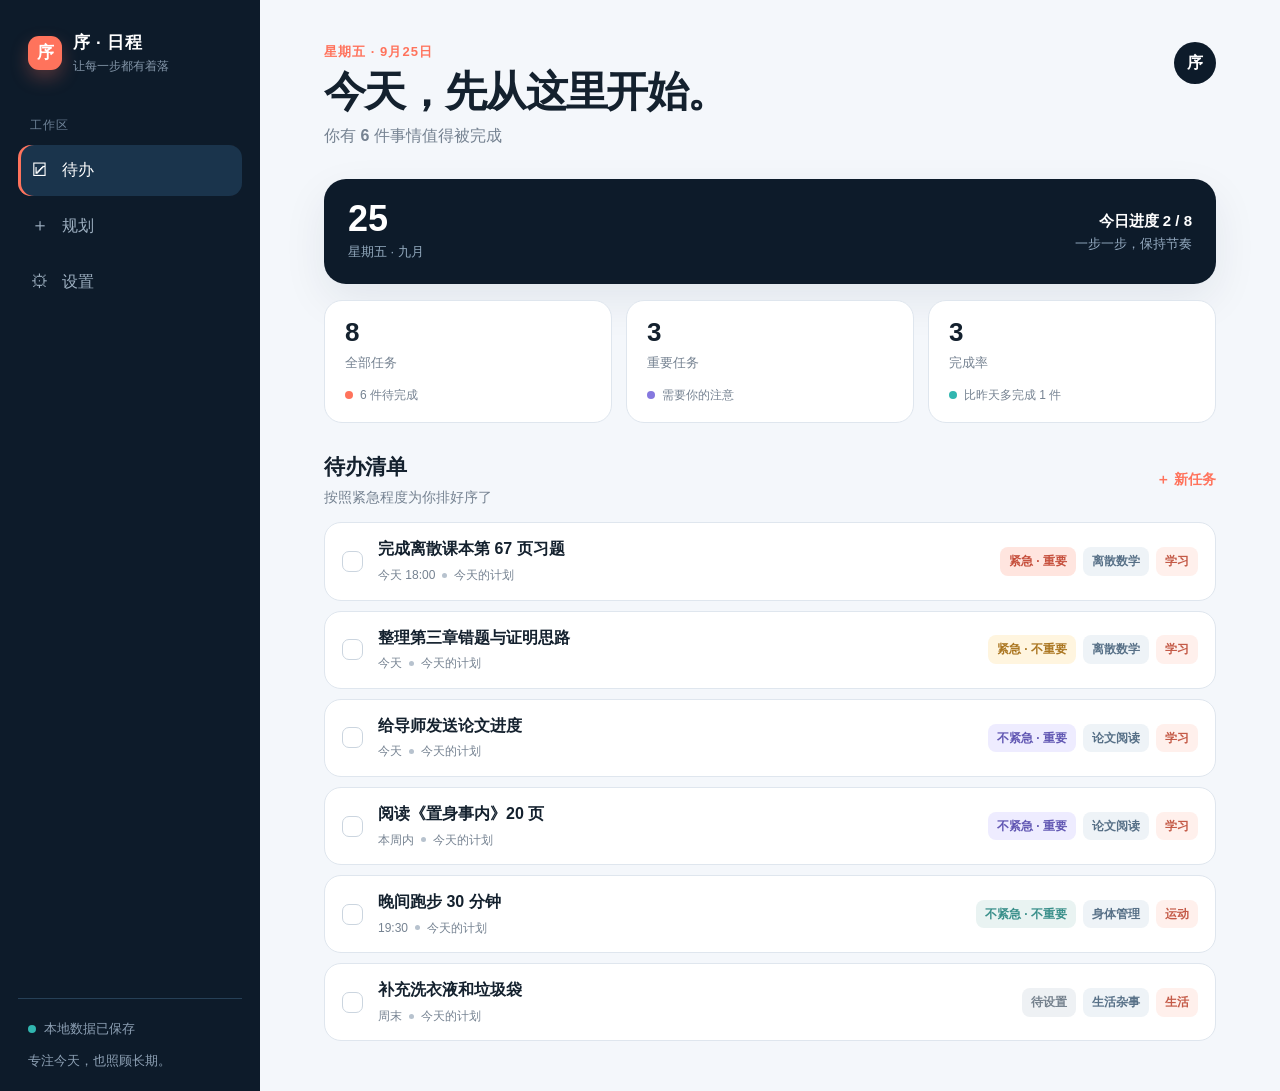
==== index.html @ fd766a38 "chore: add index.html" ====
<!doctype html>
<html lang="zh-CN">
<head>
  <meta charset="UTF-8" />
  <meta name="viewport" content="width=device-width, initial-scale=1.0, viewport-fit=cover" />
  <meta name="theme-color" content="#0d1b2a" />
  <meta name="description" content="把每一天安排得更清楚。一个轻盈、专注的日程管理空间。" />
  <title>序 · 日程管理</title>
  <link rel="icon" type="image/svg+xml" href="favicon.svg" />
  <style>
    :root { --bg:#f4f7fb; --surface:#fff; --surface-2:#edf2f7; --ink:#14212e; --muted:#758291; --line:#dfe6ee; --navy:#0d1b2a; --navy-2:#173047; --accent:#ff735c; --accent-soft:#fff0ec; --cyan:#31b6b0; --cyan-soft:#e3f7f5; --amber:#e0a441; --amber-soft:#fff5df; --violet:#8578df; --violet-soft:#eeecff; --shadow:0 16px 44px rgba(17, 38, 58, .08); --radius:20px; }
    * { box-sizing:border-box; }
    body { margin:0; background:var(--bg); color:var(--ink); font:16px/1.55 Inter, ui-sans-serif, -apple-system, BlinkMacSystemFont, "Segoe UI", "PingFang SC", "Microsoft YaHei", sans-serif; }
    button, input, select, textarea { font:inherit; }
    button { border:0; cursor:pointer; }
    .app-shell { min-height:100vh; display:grid; grid-template-columns:260px minmax(0, 1fr); }
    .sidebar { background:var(--navy); color:#dce8f4; padding:30px 18px 20px; display:flex; flex-direction:column; }
    .brand { display:flex; align-items:center; gap:11px; padding:0 10px 32px; }
    .brand-mark { width:34px; height:34px; border-radius:11px; background:var(--accent); display:grid; place-items:center; color:#fff; font-weight:800; font-size:17px; box-shadow:0 8px 18px rgba(255,115,92,.28); }
    .brand-copy strong { display:block; font-size:17px; letter-spacing:.04em; color:#fff; }
    .brand-copy span { display:block; margin-top:1px; color:#8496a9; font-size:12px; }
    .nav-label { color:#6e8297; font-size:12px; padding:8px 12px 10px; letter-spacing:.08em; }
    .nav-item { width:100%; display:flex; align-items:center; gap:12px; color:#9eb0c1; background:transparent; padding:12px; border-radius:13px; margin-bottom:4px; text-align:left; transition:.2s; }
    .nav-item:hover, .nav-item.active { background:#1a344c; color:#fff; }
    .nav-item.active { box-shadow:inset 3px 0 var(--accent); }
    .nav-icon { width:20px; text-align:center; font-size:18px; }
    .sidebar-bottom { margin-top:auto; border-top:1px solid #264057; padding:20px 10px 0; color:#8da0b4; font-size:13px; }
    .mini-status { display:flex; gap:8px; align-items:center; margin-bottom:12px; }
    .status-dot { width:8px; height:8px; border-radius:50%; background:var(--cyan); }
    .main { min-width:0; padding:42px clamp(22px,5vw,70px) 50px; max-width:1280px; width:100%; margin:auto; }
    .topbar { display:flex; justify-content:space-between; align-items:flex-start; gap:20px; margin-bottom:30px; }
    .eyebrow { color:var(--accent); font-weight:700; font-size:13px; letter-spacing:.08em; margin:0 0 6px; }
    h1 { margin:0; font-size:clamp(28px,3.6vw,42px); line-height:1.15; letter-spacing:-.04em; }
    .subline { margin:8px 0 0; color:var(--muted); }
    .avatar { width:42px; height:42px; border-radius:50%; background:var(--navy); color:#fff; display:grid; place-items:center; font-weight:700; }
    .date-card { background:var(--navy); color:#e9f2fb; border-radius:22px; padding:22px 24px; display:flex; justify-content:space-between; align-items:center; gap:20px; box-shadow:var(--shadow); }
    .date-card .date-num { font-size:36px; line-height:1; font-weight:800; color:#fff; }
    .date-card .date-copy { color:#94aac0; font-size:13px; text-align:right; }
    .date-card .date-copy strong { display:block; color:#fff; font-size:15px; margin-bottom:2px; }
    .summary-grid { display:grid; grid-template-columns:repeat(3,1fr); gap:14px; margin:16px 0 28px; }
    .summary-card { background:var(--surface); border:1px solid var(--line); border-radius:18px; padding:18px 20px; }
    .summary-card .summary-value { font-size:26px; font-weight:800; line-height:1; }
    .summary-card .summary-label { margin-top:8px; color:var(--muted); font-size:13px; }
    .summary-card .summary-accent { display:flex; align-items:center; gap:7px; color:var(--muted); font-size:12px; margin-top:12px; }
    .section-head { display:flex; align-items:center; justify-content:space-between; gap:16px; margin:0 0 14px; }
    .section-head h2 { margin:0; font-size:21px; letter-spacing:-.02em; }
    .section-head p { margin:3px 0 0; color:var(--muted); font-size:14px; }
    .link-btn { color:var(--accent); background:transparent; font-size:14px; font-weight:700; padding:7px 0; }
    .task-list { display:grid; gap:10px; }
    .task-card { display:grid; grid-template-columns:23px minmax(0,1fr) auto; align-items:center; gap:13px; background:var(--surface); border:1px solid var(--line); border-radius:17px; padding:15px 17px; transition:transform .2s, box-shadow .2s, border-color .2s; }
    .task-card:hover { transform:translateY(-1px); box-shadow:0 8px 22px rgba(17,38,58,.06); border-color:#c6d2de; }
    .task-card.is-done { opacity:.58; }
    .task-card.is-done .task-title { text-decoration:line-through; }
    .check { width:21px; height:21px; border-radius:7px; border:1.5px solid #cbd5df; background:#fff; display:grid; place-items:center; color:#fff; font-size:14px; transition:.2s; }
    .check.checked { background:var(--cyan); border-color:var(--cyan); }
    .task-title { font-weight:650; color:var(--ink); line-height:1.35; }
    .task-meta { display:flex; align-items:center; gap:7px; flex-wrap:wrap; margin-top:6px; color:var(--muted); font-size:12px; }
    .meta-dot { width:5px; height:5px; border-radius:50%; background:#b7c2ce; }
    .task-tags { display:flex; align-items:center; justify-content:flex-end; gap:7px; flex-wrap:wrap; max-width:300px; }
    .pill { font-size:12px; padding:5px 9px; border-radius:8px; white-space:nowrap; font-weight:650; }
    .pill-parent { background:#eef3f7; color:#577087; }
    .pill-category { background:var(--accent-soft); color:#c45a47; }
    .priority-urgent-important { background:#ffe5df; color:#c64f3c; }
    .priority-urgent { background:var(--amber-soft); color:#ab7621; }
    .priority-important { background:var(--violet-soft); color:#6157b3; }
    .priority-low { background:#e9f3f2; color:#398f8a; }
    .priority-default { background:#eef1f4; color:#76828e; }
    .empty-state { border:1px dashed #c8d4df; border-radius:18px; text-align:center; padding:38px 20px; color:var(--muted); background:rgba(255,255,255,.55); }
    .planning-view, .settings-view { display:none; }
    .planning-grid { display:grid; grid-template-columns:1fr 1fr; gap:16px; }
    .panel { background:var(--surface); border:1px solid var(--line); border-radius:20px; padding:22px; }
    .panel-wide { grid-column:1/-1; }
    .panel h3 { margin:0 0 4px; font-size:18px; }
    .panel-sub { margin:0 0 18px; color:var(--muted); font-size:14px; }
    .list-row { display:flex; justify-content:space-between; align-items:center; gap:14px; padding:13px 0; border-bottom:1px solid #edf1f4; }
    .list-row:last-child { border-bottom:0; }
    .list-main { min-width:0; }
    .list-main strong { display:block; font-size:15px; }
    .list-main span { color:var(--muted); font-size:13px; }
    .row-actions { display:flex; gap:6px; }
    .icon-btn { width:32px; height:32px; border-radius:9px; background:#f1f4f7; color:#698094; }
    .icon-btn:hover { background:#e3eaf0; color:var(--navy); }
    .add-btn { display:flex; align-items:center; gap:7px; color:#fff; background:var(--navy); padding:10px 14px; border-radius:11px; font-weight:700; font-size:13px; }
    .settings-list { display:grid; gap:12px; }
    .setting-row { display:flex; justify-content:space-between; align-items:center; gap:14px; padding:17px 0; border-bottom:1px solid #edf1f4; }
    .setting-row:last-child { border-bottom:0; }
    .setting-copy strong { display:block; font-size:15px; }
    .setting-copy span { display:block; color:var(--muted); font-size:13px; margin-top:2px; }
    .switch { width:45px; height:26px; border-radius:20px; background:#ccd6df; padding:3px; transition:.2s; }
    .switch i { display:block; width:20px; height:20px; background:#fff; border-radius:50%; transition:.2s; }
    .switch.on { background:var(--cyan); }
    .switch.on i { transform:translateX(19px); }
    .color-palette { display:flex; gap:8px; }
    .color-choice { width:24px; height:24px; border-radius:50%; border:3px solid transparent; outline:1px solid transparent; }
    .color-choice.active { border-color:#fff; outline-color:var(--navy); }
    .toast { position:fixed; left:50%; bottom:28px; transform:translate(-50%, 120px); opacity:0; background:var(--navy); color:#fff; padding:11px 17px; border-radius:12px; box-shadow:var(--shadow); transition:.3s; z-index:10; font-size:14px; }
    .toast.show { transform:translate(-50%,0); opacity:1; }
    .modal-backdrop { position:fixed; inset:0; background:rgba(8,20,33,.48); display:none; align-items:center; justify-content:center; padding:18px; z-index:5; }
    .modal-backdrop.open { display:flex; }
    .modal { background:var(--surface); width:min(100%,500px); border-radius:22px; padding:25px; box-shadow:0 28px 70px rgba(5,20,35,.22); }
    .modal-head { display:flex; justify-content:space-between; align-items:center; margin-bottom:22px; }
    .modal-head h3 { margin:0; font-size:21px; }
    .form-grid { display:grid; gap:15px; }
    label { display:grid; gap:7px; font-size:13px; color:#536474; font-weight:650; }
    input, select { width:100%; border:1px solid var(--line); background:#fbfcfd; color:var(--ink); border-radius:11px; padding:11px 12px; outline:none; }
    input:focus, select:focus { border-color:var(--accent); box-shadow:0 0 0 3px rgba(255,115,92,.14); }
    .modal-actions { display:flex; justify-content:flex-end; gap:9px; margin-top:23px; }
    .secondary-btn, .primary-btn { padding:11px 16px; border-radius:10px; font-weight:700; }
    .secondary-btn { background:#eef2f5; color:#5a6b79; }
    .primary-btn { background:var(--accent); color:#fff; }
    .mobile-nav { display:none; }
    @media (max-width: 800px) {
      .app-shell { display:block; }
      .sidebar { display:none; }
      .main { padding:26px 18px 100px; }
      .topbar { margin-bottom:24px; }
      .avatar { display:none; }
      .date-card { padding:18px 20px; }
      .date-card .date-num { font-size:31px; }
      .summary-grid { gap:9px; margin:12px 0 25px; }
      .summary-card { padding:14px 12px; border-radius:15px; }
      .summary-card .summary-value { font-size:22px; }
      .summary-card .summary-label { font-size:12px; margin-top:6px; }
      .summary-card .summary-accent { font-size:11px; margin-top:9px; }
      .task-card { grid-template-columns:23px minmax(0,1fr); padding:14px; }
      .task-tags { grid-column:2; justify-content:flex-start; max-width:none; }
      .planning-grid { grid-template-columns:1fr; }
      .panel-wide { grid-column:auto; }
      .mobile-nav { position:fixed; z-index:4; display:flex; bottom:0; left:0; right:0; background:rgba(255,255,255,.94); backdrop-filter:blur(14px); border-top:1px solid var(--line); padding:8px 13px calc(8px + env(safe-area-inset-bottom)); justify-content:space-around; }
      .mobile-nav .nav-item { display:grid; place-items:center; gap:1px; color:#8997a4; margin:0; padding:6px 18px; font-size:11px; text-align:center; }
      .mobile-nav .nav-item.active { color:var(--navy); background:transparent; box-shadow:none; }
      .mobile-nav .nav-icon { font-size:20px; }
    }
    @media (max-width: 390px) { .main { padding-left:14px; padding-right:14px; } .date-card .date-copy { font-size:12px; } .task-title { font-size:15px; } }
  </style>
</head>
<body>
  <div class="app-shell">
    <aside class="sidebar">
      <div class="brand"><div class="brand-mark">序</div><div class="brand-copy"><strong>序 · 日程</strong><span>让每一步都有着落</span></div></div>
      <div class="nav-label">工作区</div>
      <button class="nav-item active" data-view="todo"><span class="nav-icon">☑</span><span>待办</span></button>
      <button class="nav-item" data-view="planning"><span class="nav-icon">＋</span><span>规划</span></button>
      <button class="nav-item" data-view="settings"><span class="nav-icon">⚙</span><span>设置</span></button>
      <div class="sidebar-bottom"><div class="mini-status"><i class="status-dot"></i><span>本地数据已保存</span></div><span>专注今天，也照顾长期。</span></div>
    </aside>

    <main class="main">
      <section class="todo-view" data-panel="todo">
        <div class="topbar"><div><p class="eyebrow" id="greeting">星期五 · 9月25日</p><h1>今天，先从这里开始。</h1><p class="subline">你有 <strong id="openCount">6</strong> 件事情值得被完成</p></div><div class="avatar">序</div></div>
        <div class="date-card"><div><div class="date-num">25</div><div style="color:#92a9bd;font-size:13px;margin-top:5px">星期五 · 九月</div></div><div class="date-copy"><strong id="progressText">今日进度 2 / 8</strong><span>一步一步，保持节奏</span></div></div>
        <div class="summary-grid"><div class="summary-card"><div class="summary-value" id="totalCount">8</div><div class="summary-label">全部任务</div><div class="summary-accent"><i class="status-dot" style="background:var(--accent)"></i><span id="pendingText">6 件待完成</span></div></div><div class="summary-card"><div class="summary-value" id="importantCount">3</div><div class="summary-label">重要任务</div><div class="summary-accent"><i class="status-dot" style="background:var(--violet)"></i><span>需要你的注意</span></div></div><div class="summary-card"><div class="summary-value">3</div><div class="summary-label">完成率</div><div class="summary-accent"><i class="status-dot" style="background:var(--cyan)"></i><span>比昨天多完成 1 件</span></div></div></div>
        <div class="section-head"><div><h2>待办清单</h2><p>按照紧急程度为你排好序了</p></div><button class="link-btn" data-action="new-task">＋ 新任务</button></div>
        <div class="task-list" id="taskList"></div>
      </section>

      <section class="planning-view" data-panel="planning"><div class="topbar"><div><p class="eyebrow">整理你的节奏</p><h1>规划</h1><p class="subline">分类、父类和任务都可以按你的生活自由创建。</p></div><button class="add-btn" data-action="new-task">＋ 新建任务</button></div><div class="planning-grid"><div class="panel"><div class="section-head"><div><h3>日程分类</h3><p class="panel-sub">学习、娱乐、生活……想建多少都可以</p></div><button class="icon-btn" data-action="new-category">＋</button></div><div id="categoryList"></div></div><div class="panel"><div class="section-head"><div><h3>父类与子类</h3><p class="panel-sub">父类和子类名称都由你自己定义</p></div><button class="icon-btn" data-action="new-parent">＋</button></div><div id="parentList"></div></div><div class="panel panel-wide"><div class="section-head"><div><h3>快速创建</h3><p class="panel-sub">先创建一个分类，再逐步拆出父类和具体任务</p></div></div><div style="display:flex;gap:10px;flex-wrap:wrap"><button class="add-btn" data-action="new-category">＋ 新建日程分类</button><button class="secondary-btn" data-action="new-parent">新建父类</button><button class="secondary-btn" data-action="new-task">创建任务</button></div></div></div></section>

      <section class="settings-view" data-panel="settings"><div class="topbar"><div><p class="eyebrow">保持舒适，也保持掌控</p><h1>设置</h1><p class="subline">让序更贴合你的使用习惯。</p></div></div><div class="panel"><div class="settings-list"><div class="setting-row"><div class="setting-copy"><strong>主题色</strong><span>选择一个属于你的重点色</span></div><div class="color-palette"><button class="color-choice active" style="background:#ff735c" data-color="#ff735c"></button><button class="color-choice" style="background:#4d80e8" data-color="#4d80e8"></button><button class="color-choice" style="background:#9675d9" data-color="#9675d9"></button><button class="color-choice" style="background:#e0a441" data-color="#e0a441"></button></div></div><div class="setting-row"><div class="setting-copy"><strong>专注模式</strong><span>隐藏已完成的任务，保持列表清爽</span></div><button class="switch on" id="focusSwitch"><i></i></button></div><div class="setting-row"><div class="setting-copy"><strong>数据备份</strong><span>把当前数据导出为 JSON 文件</span></div><button class="secondary-btn" data-action="export">导出数据</button></div><div class="setting-row"><div class="setting-copy"><strong>关于序</strong><span>一个轻量、私密、为自己服务的日程空间</span></div><span style="color:var(--muted);font-size:13px">v0.1.0</span></div></div></div></section>
    </main>
  </div>
  <nav class="mobile-nav"><button class="nav-item active" data-view="todo"><span class="nav-icon">☑</span><span>待办</span></button><button class="nav-item" data-view="planning"><span class="nav-icon">＋</span><span>规划</span></button><button class="nav-item" data-view="settings"><span class="nav-icon">⚙</span><span>设置</span></button></nav>
  <div class="toast" id="toast"></div>
  <div class="modal-backdrop" id="modalBackdrop"><div class="modal"><div class="modal-head"><h3 id="modalTitle">新建任务</h3><button class="icon-btn" data-action="close-modal">×</button></div><form id="itemForm"><div id="formFields"></div><div class="modal-actions"><button type="button" class="secondary-btn" data-action="close-modal">取消</button><button type="submit" class="primary-btn">保存</button></div></form></div></div>
  <script>
    const seed = { categories:[{id:'study',name:'学习',color:'#ff735c',count:4},{id:'life',name:'生活',color:'#31b6b0',count:2},{id:'fitness',name:'运动',color:'#8578df',count:2}], parents:[{id:'discrete',name:'离散数学',category:'学习',detail:'4 个任务'},{id:'reading',name:'论文阅读',category:'学习',detail:'2 个任务'},{id:'health',name:'身体管理',category:'运动',detail:'2 个任务'}], tasks:[{id:1,title:'完成离散课本第 67 页习题',parent:'离散数学',category:'学习',priority:'urgent-important',label:'紧急 · 重要',time:'今天 18:00',done:false},{id:2,title:'整理第三章错题与证明思路',parent:'离散数学',category:'学习',priority:'urgent',label:'紧急 · 不重要',time:'今天',done:false},{id:3,title:'给导师发送论文进度',parent:'论文阅读',category:'学习',priority:'important',label:'不紧急 · 重要',time:'今天',done:false},{id:4,title:'晚间跑步 30 分钟',parent:'身体管理',category:'运动',priority:'low',label:'不紧急 · 不重要',time:'19:30',done:false},{id:5,title:'阅读《置身事内》20 页',parent:'论文阅读',category:'学习',priority:'important',label:'不紧急 · 重要',time:'本周内',done:false},{id:6,title:'补充洗衣液和垃圾袋',parent:'生活杂事',category:'生活',priority:'default',label:'待设置',time:'周末',done:false},{id:7,title:'整理书桌',parent:'生活杂事',category:'生活',priority:'default',label:'待设置',time:'昨天',done:true},{id:8,title:'拉伸与放松',parent:'身体管理',category:'运动',priority:'low',label:'不紧急 · 不重要',time:'昨天',done:true}]};
    let state = JSON.parse(localStorage.getItem('xu-schedule') || 'null') || seed; let focusMode = true; let modalType='task';
    const $ = s => document.querySelector(s), $$ = s => [...document.querySelectorAll(s)];
    const save = () => localStorage.setItem('xu-schedule', JSON.stringify(state));
    const toast = msg => { const el=$('#toast'); el.textContent=msg; el.classList.add('show'); setTimeout(()=>el.classList.remove('show'),2100); };
    function renderTasks(){ const list=$('#taskList'); const order={ 'urgent-important':1, urgent:2, important:3, low:4, default:5 }; const tasks=state.tasks.filter(t=>!focusMode||!t.done).sort((a,b)=>(order[a.priority]-order[b.priority])||(a.id-b.id)); list.innerHTML=tasks.length?tasks.map(t=>`<article class="task-card ${t.done?'is-done':''}"><button class="check ${t.done?'checked':''}" data-toggle="${t.id}" aria-label="标记任务完成">${t.done?'✓':''}</button><div><div class="task-title">${t.title}</div><div class="task-meta"><span>${t.time}</span><i class="meta-dot"></i><span>今天的计划</span></div></div><div class="task-tags"><span class="pill priority-${t.priority}">${t.label}</span><span class="pill pill-parent">${t.parent}</span><span class="pill pill-category">${t.category}</span></div></article>`).join(''):`<div class="empty-state">这一组任务已经完成了。去喝口水，再决定下一步吧。</div>`; const total=state.tasks.length, done=state.tasks.filter(t=>t.done).length, open=total-done; $('#totalCount').textContent=total; $('#openCount').textContent=open; $('#pendingText').textContent=`${open} 件待完成`; $('#importantCount').textContent=state.tasks.filter(t=>!t.done&&['urgent-important','important'].includes(t.priority)).length; $('#progressText').textContent=`今日进度 ${done} / ${total}`; }
    function renderPlanning(){ $('#categoryList').innerHTML=state.categories.map(c=>`<div class="list-row"><div class="list-main"><strong><i style="display:inline-block;width:8px;height:8px;border-radius:50%;background:${c.color};margin-right:8px"></i>${c.name}</strong><span>${state.tasks.filter(t=>t.category===c.name).length} 个任务</span></div><div class="row-actions"><button class="icon-btn" data-edit-category="${c.id}">✎</button></div></div>`).join(''); $('#parentList').innerHTML=state.parents.map(p=>`<div class="list-row"><div class="list-main"><strong>${p.name}</strong><span>${p.category} · ${state.tasks.filter(t=>t.parent===p.name).length} 个任务</span></div><div class="row-actions"><button class="icon-btn" data-edit-parent="${p.id}">✎</button></div></div>`).join(''); }
    function showView(view){ $$('[data-panel]').forEach(p=>p.style.display=p.dataset.panel===view?'block':'none'); $$('[data-view]').forEach(b=>b.classList.toggle('active',b.dataset.view===view)); }
    function openModal(type, id=null){ modalType=type; const item=type==='task'?state.tasks.find(x=>x.id===id):type==='category'?state.categories.find(x=>x.id===id):state.parents.find(x=>x.id===id); $('#modalTitle').textContent=id?'编辑':'新建'+(type==='task'?'任务':type==='category'?'日程分类':'父类'); let html=''; if(type==='task'){ html=`<div class="form-grid"><label>任务内容<input name="title" required value="${item?.title||''}" placeholder="例如：完成离散课本第 67 页习题"></label><label>所属父类<select name="parent">${state.parents.map(p=>`<option ${item?.parent===p.name?'selected':''}>${p.name}</option>`).join('')}</select></label><label>任务分类<select name="category">${state.categories.map(c=>`<option ${item?.category===c.name?'selected':''}>${c.name}</option>`).join('')}</select></label><label>优先级<select name="priority"><option value="urgent-important" ${item?.priority==='urgent-important'?'selected':''}>紧急 · 重要</option><option value="urgent" ${item?.priority==='urgent'?'selected':''}>紧急 · 不重要</option><option value="important" ${item?.priority==='important'?'selected':''}>不紧急 · 重要</option><option value="low" ${item?.priority==='low'?'selected':''}>不紧急 · 不重要</option><option value="default" ${!item||item?.priority==='default'?'selected':''}>待设置</option></select></label><label>时间<input name="time" value="${item?.time||'今天'}" placeholder="今天 18:00"></label></div>`; } else if(type==='category'){ html=`<div class="form-grid"><label>分类名称<input name="name" required value="${item?.name||''}" placeholder="例如：学习、娱乐、生活"></label><label>主题颜色<select name="color"><option value="#ff735c">珊瑚橙</option><option value="#31b6b0">湖水青</option><option value="#8578df">雾紫</option><option value="#e0a441">麦穗黄</option></select></label></div>`; } else { html=`<div class="form-grid"><label>父类名称<input name="name" required value="${item?.name||''}" placeholder="例如：离散数学、健身计划"></label><label>所属分类<select name="category">${state.categories.map(c=>`<option ${item?.category===c.name?'selected':''}>${c.name}</option>`).join('')}</select></label></div>`; } $('#formFields').innerHTML=html; $('#modalBackdrop').classList.add('open'); $('#formFields input')?.focus(); $('#itemForm').dataset.id=id||''; }
    function closeModal(){ $('#modalBackdrop').classList.remove('open'); }
    function submitForm(e){ e.preventDefault(); const data=Object.fromEntries(new FormData(e.currentTarget)); const id=e.currentTarget.dataset.id; if(modalType==='task'){ const labels={'urgent-important':'紧急 · 重要',urgent:'紧急 · 不重要',important:'不紧急 · 重要',low:'不紧急 · 不重要',default:'待设置'}; if(id){Object.assign(state.tasks.find(x=>x.id==id),data,{priority:data.priority,label:labels[data.priority]});}else state.tasks.push({id:Date.now(),...data,done:false,label:labels[data.priority]}); toast(id?'任务已更新':'任务已创建'); } else if(modalType==='category'){ if(id) Object.assign(state.categories.find(x=>x.id===id),data); else state.categories.push({id:'c'+Date.now(),...data,count:0}); toast(id?'分类已更新':'分类已创建'); } else { if(id) Object.assign(state.parents.find(x=>x.id===id),data); else state.parents.push({id:'p'+Date.now(),...data,detail:'0 个任务'}); toast(id?'父类已更新':'父类已创建'); } save(); closeModal(); renderTasks(); renderPlanning(); }
    function exportData(){ const blob=new Blob([JSON.stringify(state,null,2)],{type:'application/json'}), a=document.createElement('a'); a.href=URL.createObjectURL(blob); a.download='xu-schedule-backup.json'; a.click(); URL.revokeObjectURL(a.href); toast('备份文件已导出'); }
    document.addEventListener('click',e=>{ const t=e.target.closest('[data-view]'); if(t) showView(t.dataset.view); const action=e.target.closest('[data-action]')?.dataset.action; if(action==='new-task') openModal('task'); if(action==='new-category') openModal('category'); if(action==='new-parent') openModal('parent'); if(action==='close-modal') closeModal(); if(action==='export') exportData(); const toggle=e.target.closest('[data-toggle]'); if(toggle){const item=state.tasks.find(x=>x.id==toggle.dataset.toggle);item.done=!item.done;save();renderTasks();toast(item.done?'已完成，做得好':'已恢复到待办');} const ec=e.target.closest('[data-edit-category]'); if(ec) openModal('category',ec.dataset.editCategory); const ep=e.target.closest('[data-edit-parent]'); if(ep) openModal('parent',ep.dataset.editParent); const color=e.target.closest('[data-color]'); if(color){document.documentElement.style.setProperty('--accent',color.dataset.color); $$('.color-choice').forEach(x=>x.classList.remove('active'));color.classList.add('active');toast('主题色已更新');} });
    $('#itemForm').addEventListener('submit',submitForm); $('#focusSwitch').addEventListener('click',e=>{focusMode=!focusMode;e.currentTarget.classList.toggle('on',focusMode);renderTasks();toast(focusMode?'已隐藏已完成任务':'已显示全部任务');});
    renderTasks(); renderPlanning(); showView('todo');
  </script>
</body>
</html>
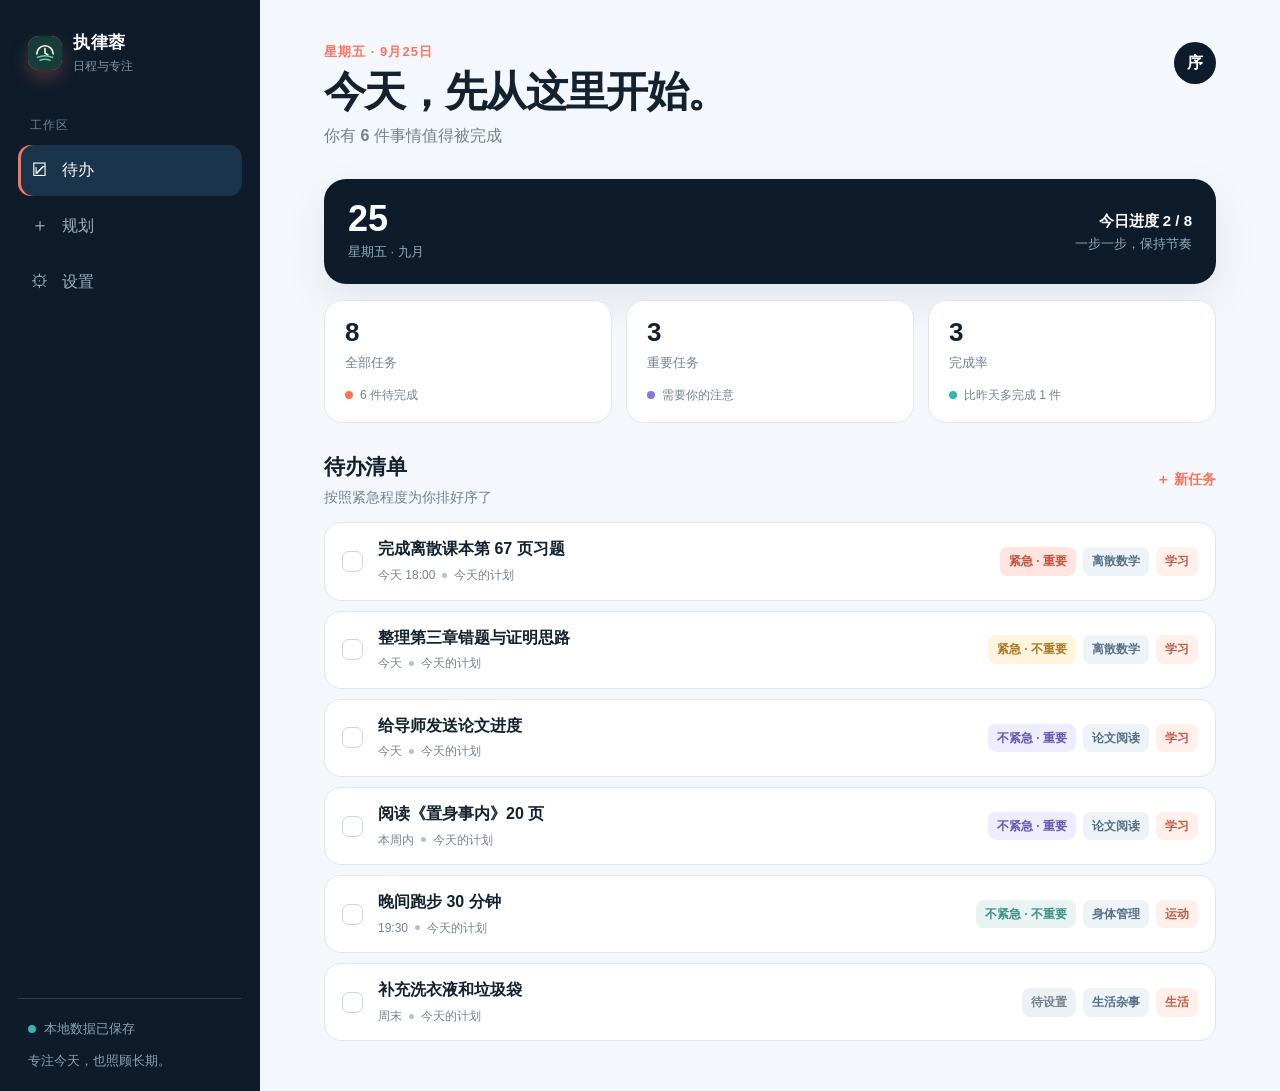
==== commit 453b8d53: "Release 执律蓉 1.12.0 with optional planning layout" ====
--- a/index.html
+++ b/index.html
@@ -5,8 +5,8 @@
   <meta name="viewport" content="width=device-width, initial-scale=1.0, viewport-fit=cover" />
   <meta name="theme-color" content="#0d1b2a" />
   <meta name="description" content="把每一天安排得更清楚。一个轻盈、专注的日程管理空间。" />
-  <title>序 · 日程管理</title>
-  <link rel="icon" type="image/svg+xml" href="favicon.svg" />
+  <title>执律蓉</title>
+  <link rel="icon" type="image/svg+xml" href="replica/icon.svg" />
   <style>
     :root { --bg:#f4f7fb; --surface:#fff; --surface-2:#edf2f7; --ink:#14212e; --muted:#758291; --line:#dfe6ee; --navy:#0d1b2a; --navy-2:#173047; --accent:#ff735c; --accent-soft:#fff0ec; --cyan:#31b6b0; --cyan-soft:#e3f7f5; --amber:#e0a441; --amber-soft:#fff5df; --violet:#8578df; --violet-soft:#eeecff; --shadow:0 16px 44px rgba(17, 38, 58, .08); --radius:20px; }
     * { box-sizing:border-box; }
@@ -137,7 +137,7 @@
 <body>
   <div class="app-shell">
     <aside class="sidebar">
-      <div class="brand"><div class="brand-mark">序</div><div class="brand-copy"><strong>序 · 日程</strong><span>让每一步都有着落</span></div></div>
+      <div class="brand"><img class="brand-mark" src="replica/icon.svg" alt=""><div class="brand-copy"><strong>执律蓉</strong><span>日程与专注</span></div></div>
       <div class="nav-label">工作区</div>
       <button class="nav-item active" data-view="todo"><span class="nav-icon">☑</span><span>待办</span></button>
       <button class="nav-item" data-view="planning"><span class="nav-icon">＋</span><span>规划</span></button>
